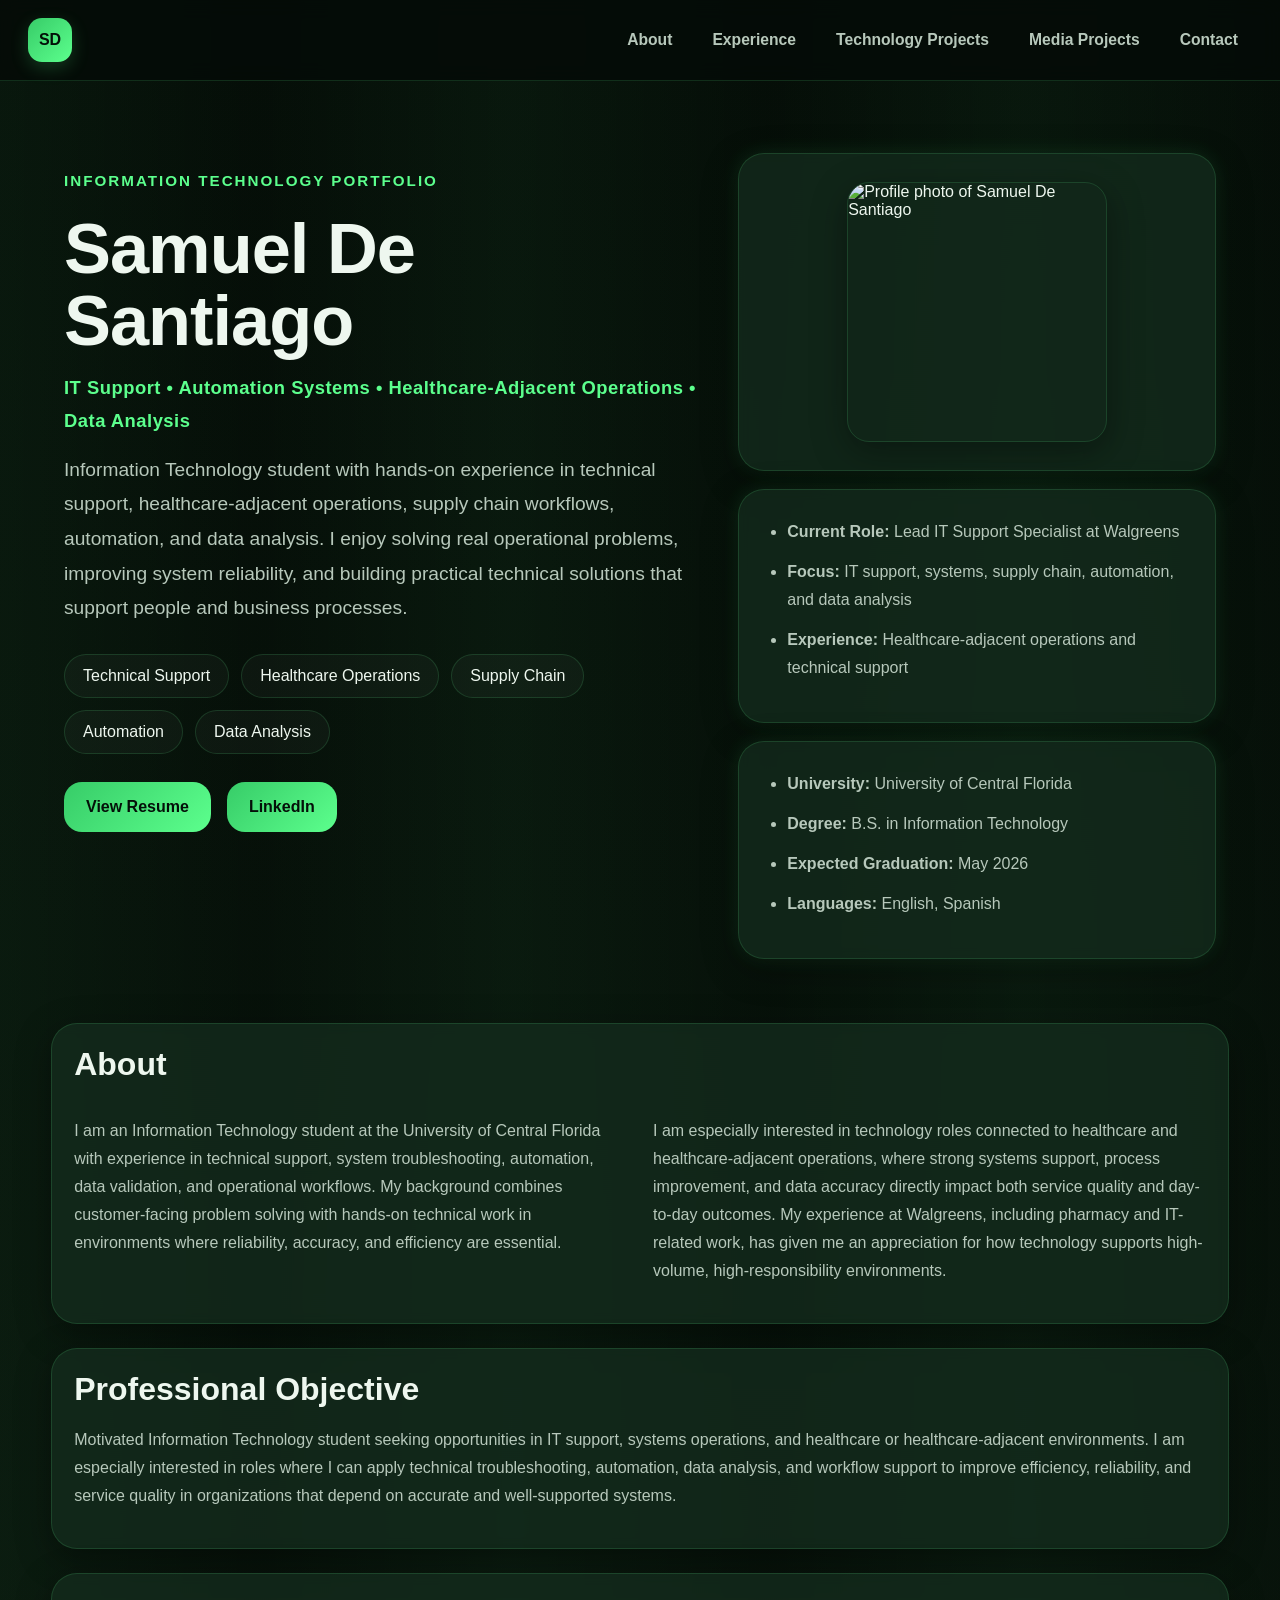
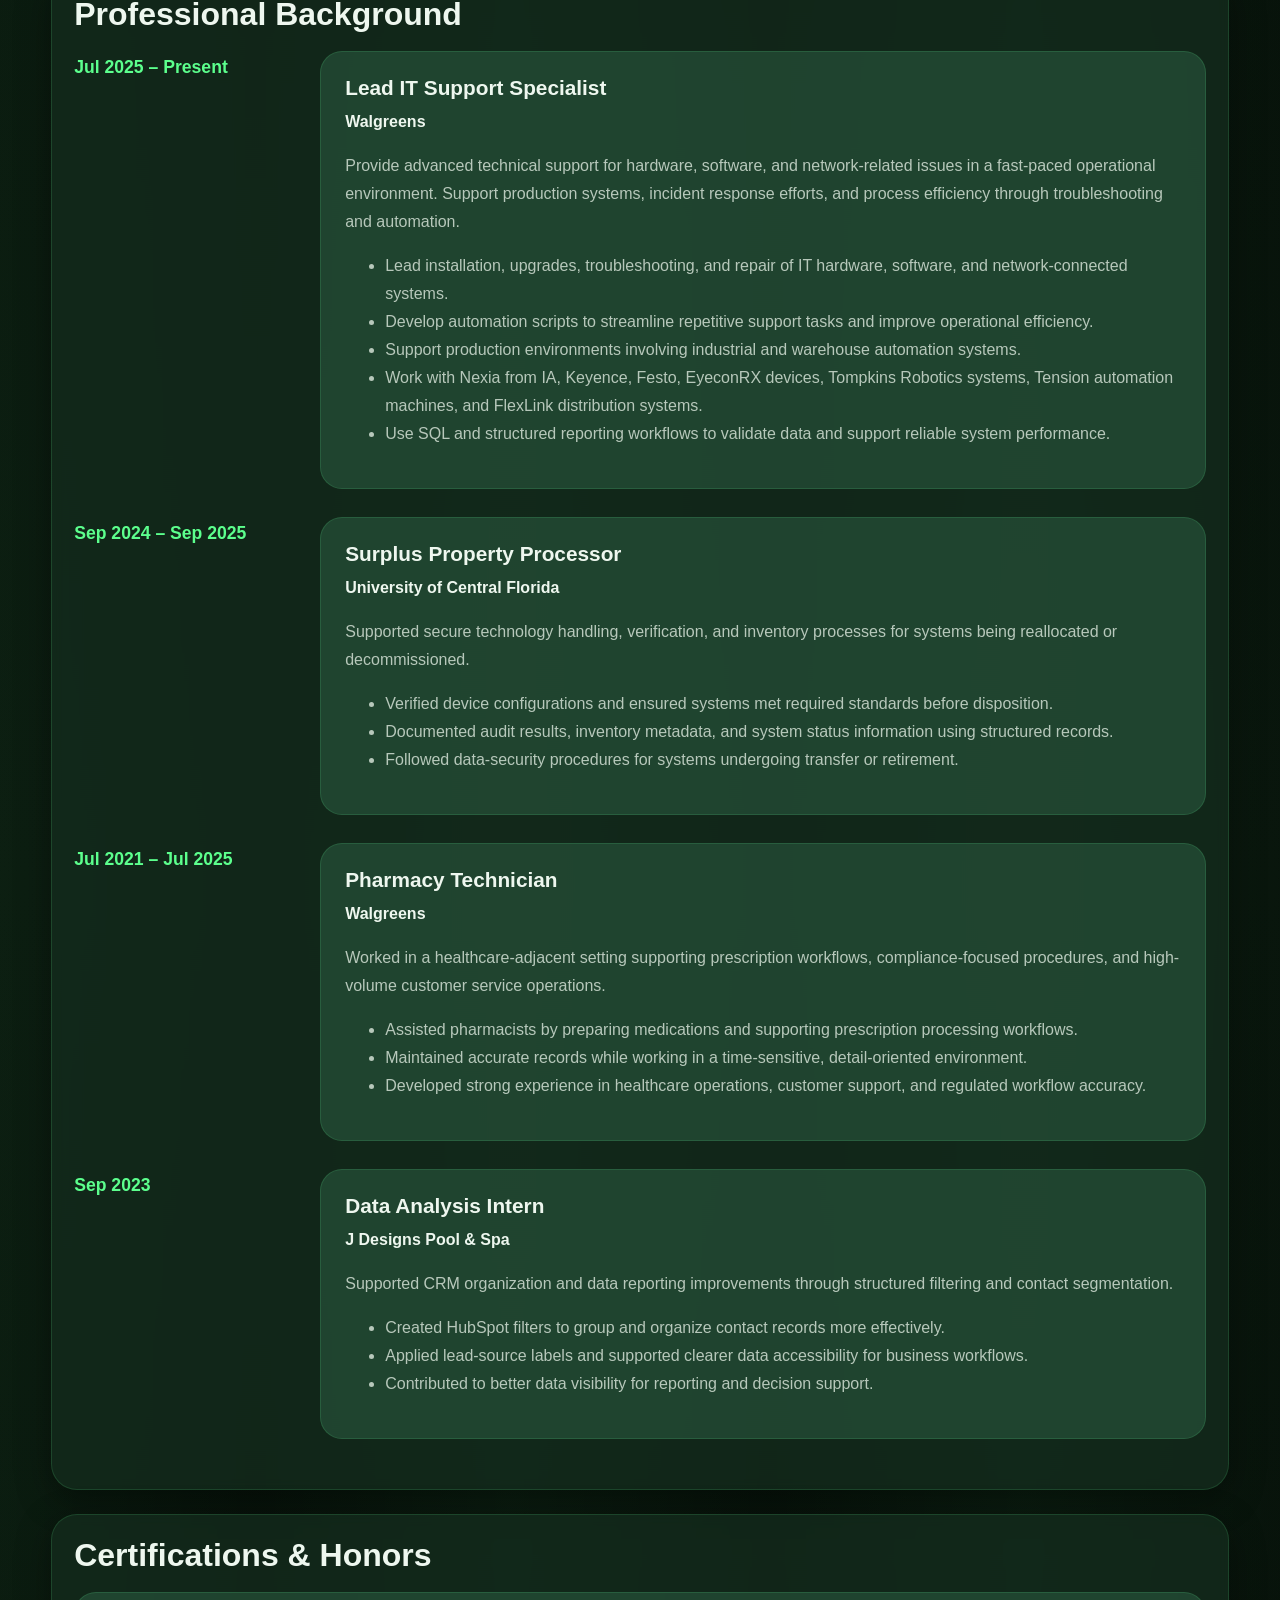
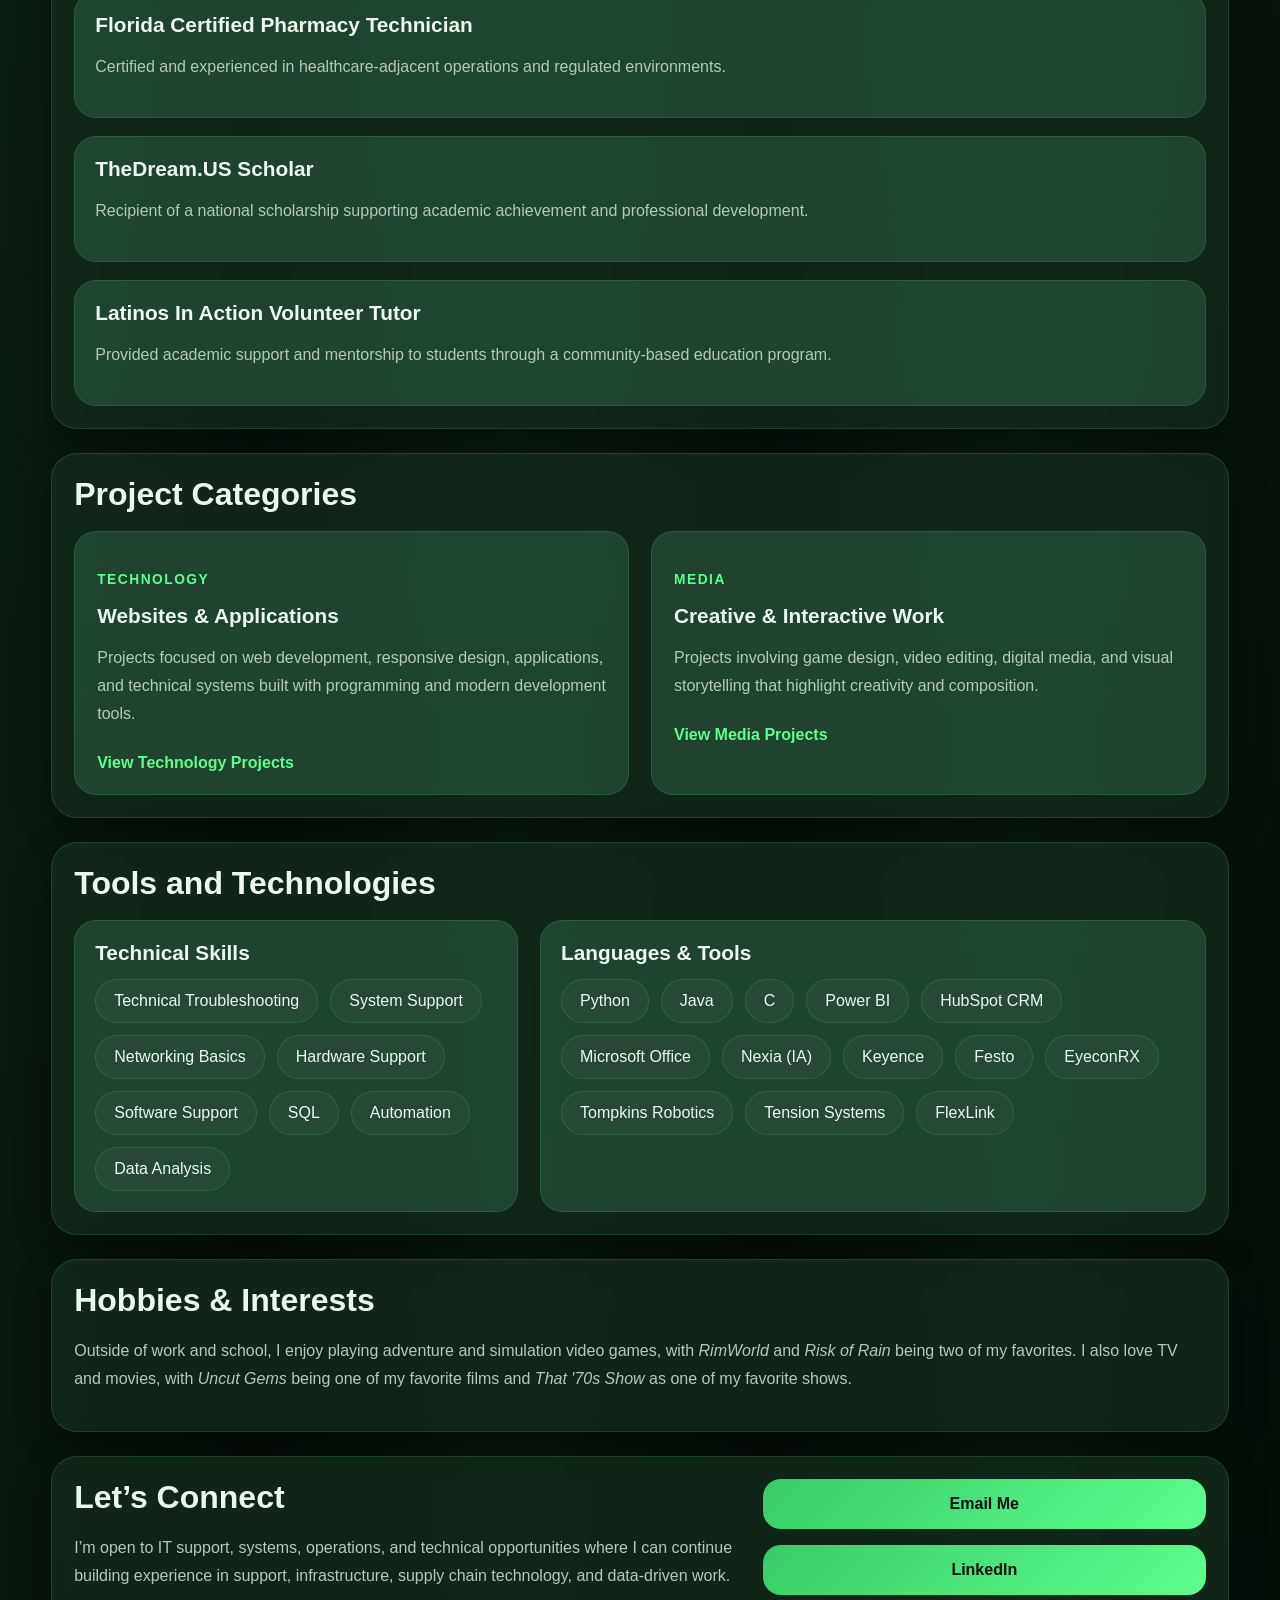
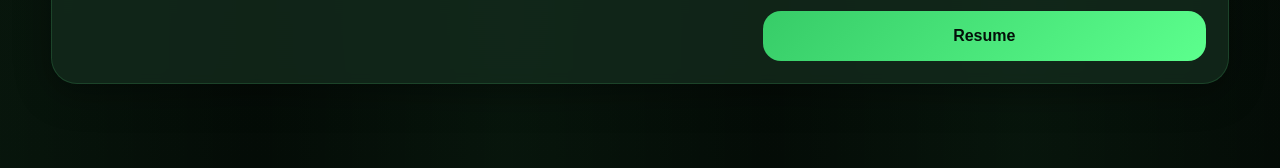
==== index.html @ f1061385 "Add files via upload" ====
<!DOCTYPE html>
<html lang="en">
<head>
    <meta charset="UTF-8">
    <title>Samuel De Santiago | Portfolio</title>
    <link rel="stylesheet" href="style.css">
    <meta name="viewport" content="width=device-width, initial-scale=1.0">
</head>

<body>

    <nav aria-label="Primary">
        <div class="nav-brand">SD</div>
        <div class="nav-links">
            <a href="index.html">About</a>
            <a href="#experience">Experience</a>
            <a href="technology-projects.html">Technology Projects</a>
            <a href="media-projects.html">Media Projects</a>
            <a href="#contact">Contact</a>
        </div>
    </nav>

    <header class="hero">
        <div class="hero-left">
            <p class="eyebrow">INFORMATION TECHNOLOGY PORTFOLIO</p>
            <h1>Samuel De Santiago</h1>
            <p class="hero-headline">
                IT Support • Automation Systems • Healthcare-Adjacent Operations • Data Analysis
            </p>
            <p class="hero-text">
                Information Technology student with hands-on experience in technical support,
                healthcare-adjacent operations, supply chain workflows, automation, and data analysis.
                I enjoy solving real operational problems, improving system reliability, and building
                practical technical solutions that support people and business processes.
            </p>

            <div class="hero-tags">
                <span>Technical Support</span>
                <span>Healthcare Operations</span>
                <span>Supply Chain</span>
                <span>Automation</span>
                <span>Data Analysis</span>
            </div>

            <div class="hero-buttons">
                <a href="files/Samuel_Resume.pdf" target="_blank" rel="noopener" class="btn-primary">View Resume</a>
                <a href="https://www.linkedin.com/in/samuel-de-santiago/" target="_blank" rel="noopener" class="btn-primary">LinkedIn</a>
            </div>
        </div>

        <aside class="hero-right">
            <div class="card-panel glow-card profile-card">
                <img src="media/prof_pic.jpg" alt="Profile photo of Samuel De Santiago" class="profile-photo lightbox-trigger">
            </div>

            <div class="card-panel glow-card">
                <ul class="snapshot-list">
                    <li><strong>Current Role:</strong> Lead IT Support Specialist at Walgreens</li>
                    <li><strong>Focus:</strong> IT support, systems, supply chain, automation, and data analysis</li>
                    <li><strong>Experience:</strong> Healthcare-adjacent operations and technical support</li>
                </ul>
            </div>

            <div class="card-panel glow-card">
                <ul class="snapshot-list">
                    <li><strong>University:</strong> University of Central Florida</li>
                    <li><strong>Degree:</strong> B.S. in Information Technology</li>
                    <li><strong>Expected Graduation:</strong> May 2026</li>
                    <li><strong>Languages:</strong> English, Spanish</li>
                </ul>
            </div>
        </aside>
    </header>

    <main>

        <section id="about" class="card fade-up">
            <h2>About</h2>
            <div class="two-column">
                <p>
                    I am an Information Technology student at the University of Central Florida with experience in
                    technical support, system troubleshooting, automation, data validation, and operational workflows.
                    My background combines customer-facing problem solving with hands-on technical work in environments
                    where reliability, accuracy, and efficiency are essential.
                </p>

                <p>
                    I am especially interested in technology roles connected to healthcare and healthcare-adjacent operations,
                    where strong systems support, process improvement, and data accuracy directly impact both service quality
                    and day-to-day outcomes. My experience at Walgreens, including pharmacy and IT-related work, has given me
                    an appreciation for how technology supports high-volume, high-responsibility environments.
                </p>
            </div>
        </section>

        <section class="card fade-up">
            <h2>Professional Objective</h2>
            <p>
                Motivated Information Technology student seeking opportunities in IT support, systems operations, and
                healthcare or healthcare-adjacent environments. I am especially interested in roles where I can apply
                technical troubleshooting, automation, data analysis, and workflow support to improve efficiency,
                reliability, and service quality in organizations that depend on accurate and well-supported systems.
            </p>
        </section>

        <section id="experience" class="card fade-up">
            <h2>Professional Background</h2>

            <div class="experience-item">
                <div class="experience-date">Jul 2025 – Present</div>
                <div class="experience-content">
                    <h3>Lead IT Support Specialist</h3>
                    <p class="job-location">Walgreens</p>
                    <p>
                        Provide advanced technical support for hardware, software, and network-related issues in a fast-paced operational environment.
                        Support production systems, incident response efforts, and process efficiency through troubleshooting and automation.
                    </p>
                    <ul>
                        <li>Lead installation, upgrades, troubleshooting, and repair of IT hardware, software, and network-connected systems.</li>
                        <li>Develop automation scripts to streamline repetitive support tasks and improve operational efficiency.</li>
                        <li>Support production environments involving industrial and warehouse automation systems.</li>
                        <li>Work with Nexia from IA, Keyence, Festo, EyeconRX devices, Tompkins Robotics systems, Tension automation machines, and FlexLink distribution systems.</li>
                        <li>Use SQL and structured reporting workflows to validate data and support reliable system performance.</li>
                    </ul>
                </div>
            </div>

            <div class="experience-item">
                <div class="experience-date">Sep 2024 – Sep 2025</div>
                <div class="experience-content">
                    <h3>Surplus Property Processor</h3>
                    <p class="job-location">University of Central Florida</p>
                    <p>
                        Supported secure technology handling, verification, and inventory processes for systems being reallocated or decommissioned.
                    </p>
                    <ul>
                        <li>Verified device configurations and ensured systems met required standards before disposition.</li>
                        <li>Documented audit results, inventory metadata, and system status information using structured records.</li>
                        <li>Followed data-security procedures for systems undergoing transfer or retirement.</li>
                    </ul>
                </div>
            </div>

            <div class="experience-item">
                <div class="experience-date">Jul 2021 – Jul 2025</div>
                <div class="experience-content">
                    <h3>Pharmacy Technician</h3>
                    <p class="job-location">Walgreens</p>
                    <p>
                        Worked in a healthcare-adjacent setting supporting prescription workflows, compliance-focused procedures,
                        and high-volume customer service operations.
                    </p>
                    <ul>
                        <li>Assisted pharmacists by preparing medications and supporting prescription processing workflows.</li>
                        <li>Maintained accurate records while working in a time-sensitive, detail-oriented environment.</li>
                        <li>Developed strong experience in healthcare operations, customer support, and regulated workflow accuracy.</li>
                    </ul>
                </div>
            </div>

            <div class="experience-item">
                <div class="experience-date">Sep 2023</div>
                <div class="experience-content">
                    <h3>Data Analysis Intern</h3>
                    <p class="job-location">J Designs Pool & Spa</p>
                    <p>
                        Supported CRM organization and data reporting improvements through structured filtering and contact segmentation.
                    </p>
                    <ul>
                        <li>Created HubSpot filters to group and organize contact records more effectively.</li>
                        <li>Applied lead-source labels and supported clearer data accessibility for business workflows.</li>
                        <li>Contributed to better data visibility for reporting and decision support.</li>
                    </ul>
                </div>
            </div>
        </section>

        <section class="card fade-up">
            <h2>Certifications & Honors</h2>
            <div class="education-list">
                <div class="education-item">
                    <h3>Florida Certified Pharmacy Technician</h3>
                    <p>Certified and experienced in healthcare-adjacent operations and regulated environments.</p>
                </div>

                <div class="education-item">
                    <h3>TheDream.US Scholar</h3>
                    <p>Recipient of a national scholarship supporting academic achievement and professional development.</p>
                </div>

                <div class="education-item">
                    <h3>Latinos In Action Volunteer Tutor</h3>
                    <p>Provided academic support and mentorship to students through a community-based education program.</p>
                </div>
            </div>
        </section>

        <section class="card fade-up">
            <h2>Project Categories</h2>
            <div class="grid">
                <article class="project">
                    <div class="project-body">
                        <p class="project-label">TECHNOLOGY</p>
                        <h3>Websites & Applications</h3>
                        <p>
                            Projects focused on web development, responsive design, applications,
                            and technical systems built with programming and modern development tools.
                        </p>
                        <a href="technology-projects.html" class="text-link">View Technology Projects</a>
                    </div>
                </article>

                <article class="project">
                    <div class="project-body">
                        <p class="project-label">MEDIA</p>
                        <h3>Creative & Interactive Work</h3>
                        <p>
                            Projects involving game design, video editing, digital media, and visual storytelling
                            that highlight creativity and composition.
                        </p>
                        <a href="media-projects.html" class="text-link">View Media Projects</a>
                    </div>
                </article>
            </div>
        </section>

        <section id="skills" class="card fade-up">
            <h2>Tools and Technologies</h2>

            <div class="skill-groups">
                <div class="skill-box">
                    <h3>Technical Skills</h3>
                    <div class="pill-group">
                        <span>Technical Troubleshooting</span>
                        <span>System Support</span>
                        <span>Networking Basics</span>
                        <span>Hardware Support</span>
                        <span>Software Support</span>
                        <span>SQL</span>
                        <span>Automation</span>
                        <span>Data Analysis</span>
                    </div>
                </div>

                <div class="skill-box">
                    <h3>Languages & Tools</h3>
                    <div class="pill-group">
                        <span>Python</span>
                        <span>Java</span>
                        <span>C</span>
                        <span>Power BI</span>
                        <span>HubSpot CRM</span>
                        <span>Microsoft Office</span>
                        <span>Nexia (IA)</span>
                        <span>Keyence</span>
                        <span>Festo</span>
                        <span>EyeconRX</span>
                        <span>Tompkins Robotics</span>
                        <span>Tension Systems</span>
                        <span>FlexLink</span>
                    </div>
                </div>
            </div>
        </section>

        <section class="card fade-up">
            <h2>Hobbies & Interests</h2>
            <p>
                Outside of work and school, I enjoy playing adventure and simulation video games,
                with <em>RimWorld</em> and <em>Risk of Rain</em> being two of my favorites.
                I also love TV and movies, with <em>Uncut Gems</em> being one of my favorite films
                and <em>That '70s Show</em> as one of my favorite shows.
            </p>
        </section>

        <section id="contact" class="card contact-section fade-up">
            <div class="contact-left">
                <h2>Let’s Connect</h2>
                <p>
                    I’m open to IT support, systems, operations, and technical opportunities where I can continue building experience
                    in support, infrastructure, supply chain technology, and data-driven work.
                </p>
            </div>

            <div class="contact-right">
                <a href="mailto:samueljosedesantiago@gmail.com" class="btn-primary">Email Me</a>
                <a href="https://www.linkedin.com/in/samuel-de-santiago/" target="_blank" rel="noopener" class="btn-primary">LinkedIn</a>
                <a href="files/Samuel_Resume.pdf" target="_blank" rel="noopener" class="btn-primary">Resume</a>
            </div>
        </section>

    </main>

    <div id="lightbox" class="lightbox">
        <span class="lightbox-close">&times;</span>
        <img id="lightbox-img" src="" alt="Expanded view">
    </div>

    <script>
    document.addEventListener("DOMContentLoaded", function () {
        const items = document.querySelectorAll(".fade-up");

        const observer = new IntersectionObserver((entries) => {
            entries.forEach((entry) => {
                if (entry.isIntersecting) {
                    entry.target.classList.add("in-view");
                }
            });
        }, {
            threshold: 0.12
        });

        items.forEach((item) => observer.observe(item));

        const lightbox = document.getElementById("lightbox");
        const lightboxImg = document.getElementById("lightbox-img");
        const closeBtn = document.querySelector(".lightbox-close");
        const clickableImages = document.querySelectorAll(".lightbox-trigger");

        clickableImages.forEach((img) => {
            img.addEventListener("click", function () {
                lightboxImg.src = this.src;
                lightboxImg.alt = this.alt;
                lightbox.classList.add("open");
            });
        });

        closeBtn.addEventListener("click", function () {
            lightbox.classList.remove("open");
        });

        lightbox.addEventListener("click", function (e) {
            if (e.target === lightbox) {
                lightbox.classList.remove("open");
            }
        });

        document.addEventListener("keydown", function (e) {
            if (e.key === "Escape") {
                lightbox.classList.remove("open");
            }
        });
    });
    </script>

</body>
</html>
---- style.css ----
* {
    box-sizing: border-box;
    scroll-behavior: smooth;
}

:root {
    --bg-main: #06110a;
    --bg-secondary: #0b1b10;
    --card-bg: rgba(20, 45, 30, 0.75);
    --card-bg-2: rgba(30, 65, 45, 0.85);
    --border: rgba(99, 255, 152, 0.14);
    --text-main: #eef7ef;
    --text-soft: #b7c8bb;
    --accent: #5cff8d;
    --accent-dark: #37cc68;
    --shadow: 0 10px 35px rgba(0, 0, 0, 0.35);
    --glow: 0 0 20px rgba(92, 255, 141, 0.12);
}

body {
    margin: 0;
    font-family: Arial, Helvetica, sans-serif;
    color: var(--text-main);
    background:
        linear-gradient(90deg, rgba(92, 255, 141, 0.05) 0%, rgba(92, 255, 141, 0.01) 20%, rgba(92, 255, 141, 0.05) 40%, rgba(92, 255, 141, 0.01) 60%, rgba(92, 255, 141, 0.05) 80%, rgba(92, 255, 141, 0.01) 100%),
        linear-gradient(180deg, #040b06 0%, #08130b 50%, #030905 100%);
}

a {
    color: var(--accent);
    text-decoration: none;
}

a:hover {
    color: #8dffb0;
}

nav[aria-label="Primary"] {
    position: sticky;
    top: 0;
    z-index: 100;
    display: flex;
    justify-content: space-between;
    align-items: center;
    gap: 18px;
    padding: 18px 28px;
    background: rgba(5, 12, 7, 0.88);
    backdrop-filter: blur(10px);
    border-bottom: 1px solid var(--border);
}

.nav-brand {
    width: 44px;
    height: 44px;
    border-radius: 14px;
    display: flex;
    align-items: center;
    justify-content: center;
    background: linear-gradient(135deg, var(--accent-dark), var(--accent));
    color: #031008;
    font-weight: 800;
    box-shadow: 0 6px 18px rgba(92, 255, 141, 0.18);
}

.nav-links {
    display: flex;
    gap: 12px;
    flex-wrap: wrap;
}

nav[aria-label="Primary"] a {
    color: var(--text-soft);
    text-decoration: none;
    font-weight: bold;
    font-size: 0.98rem;
    padding: 10px 14px;
    border-radius: 999px;
    transition: 0.25s ease;
}

nav[aria-label="Primary"] a:hover {
    color: var(--text-main);
    background: rgba(92, 255, 141, 0.08);
    box-shadow: inset 0 0 0 1px var(--border), 0 0 14px rgba(92, 255, 141, 0.08);
}

.hero {
    max-width: 1200px;
    margin: 0 auto;
    padding: 72px 24px 40px 24px;
    display: grid;
    grid-template-columns: 1.15fr 0.85fr;
    gap: 28px;
    align-items: start;
}

.hero-left h1 {
    margin: 0 0 16px 0;
    font-size: 4.4rem;
    line-height: 1.02;
    letter-spacing: -1px;
}

.hero-right {
    display: flex;
    flex-direction: column;
    gap: 18px;
}

.eyebrow {
    color: var(--accent);
    font-weight: 700;
    letter-spacing: 2px;
    text-transform: uppercase;
    margin-bottom: 18px;
    font-size: 0.95rem;
}

.hero-headline {
    color: var(--accent);
    font-weight: 700;
    font-size: 1.15rem;
    margin: 0 0 16px 0;
    letter-spacing: 0.5px;
}

.hero-text {
    max-width: 760px;
    color: var(--text-soft);
    font-size: 1.2rem;
    line-height: 1.8;
    margin: 0;
}

.hero-tags {
    display: flex;
    flex-wrap: wrap;
    gap: 12px;
    margin-top: 28px;
    margin-bottom: 28px;
}

.hero-tags span,
.pill-group span {
    padding: 12px 18px;
    border-radius: 999px;
    border: 1px solid var(--border);
    background: rgba(255,255,255,0.03);
    color: var(--text-main);
    transition: 0.25s ease;
}

.hero-tags span:hover,
.pill-group span:hover {
    box-shadow: var(--glow);
    transform: translateY(-2px);
}

.hero-buttons {
    display: flex;
    gap: 16px;
    flex-wrap: wrap;
    margin-top: 10px;
}

.btn-primary {
    display: inline-block;
    padding: 16px 22px;
    border-radius: 18px;
    background: linear-gradient(135deg, var(--accent-dark), var(--accent));
    color: #041009;
    font-weight: 700;
    text-decoration: none;
    transition: transform 0.25s ease, box-shadow 0.25s ease, background 0.25s ease;
}

.btn-primary:hover {
    transform: translateY(-2px);
    box-shadow: 0 8px 22px rgba(92, 255, 141, 0.22);
    color: #041009;
}

.card,
.card-panel {
    background: var(--card-bg);
    border: 1px solid var(--border);
    border-radius: 26px;
    box-shadow: var(--shadow);
    backdrop-filter: blur(6px);
    transition: transform 0.3s ease, box-shadow 0.3s ease, border-color 0.3s ease, opacity 0.7s ease, filter 0.7s ease;
}

.card:hover,
.card-panel:hover {
    transform: translateY(-4px);
    box-shadow: var(--shadow), var(--glow);
    border-color: rgba(92, 255, 141, 0.24);
}

.card {
    width: min(1200px, 92%);
    margin: 24px auto;
    padding: 22px;
}

.card-panel {
    padding: 28px;
}

.glow-card {
    box-shadow: var(--shadow), var(--glow);
}

.profile-card {
    display: flex;
    align-items: center;
    justify-content: center;
    min-height: 250px;
    overflow: hidden;
}

.profile-photo {
    width: 100%;
    max-width: 260px;
    aspect-ratio: 1 / 1;
    object-fit: cover;
    border-radius: 22px;
    border: 1px solid var(--border);
    box-shadow: var(--shadow);
    display: block;
}

.lightbox-trigger {
    cursor: zoom-in;
}

main {
    padding-bottom: 60px;
}

h2 {
    margin-top: 0;
    margin-bottom: 18px;
    font-size: 2rem;
    color: var(--text-main);
}

h3 {
    margin-top: 0;
    margin-bottom: 10px;
    font-size: 1.3rem;
    color: var(--text-main);
}

p, li {
    color: var(--text-soft);
    line-height: 1.75;
    font-size: 1rem;
}

.snapshot-list {
    padding-left: 20px;
    margin: 0;
}

.snapshot-list li {
    margin-bottom: 12px;
}

.two-column {
    display: grid;
    grid-template-columns: 1fr 1fr;
    gap: 26px;
}

.experience-item {
    display: grid;
    grid-template-columns: 220px 1fr;
    gap: 26px;
    margin-bottom: 28px;
    align-items: start;
}

.experience-date {
    color: var(--accent);
    font-weight: 700;
    font-size: 1.1rem;
    padding-top: 6px;
}

.experience-content {
    padding: 24px;
    border-radius: 22px;
    background: rgba(40, 85, 60, 0.65);
    border: 1px solid var(--border);
}

.job-location {
    color: var(--text-main);
    font-weight: 700;
    margin-top: -2px;
}

.grid {
    display: grid;
    grid-template-columns: repeat(2, minmax(260px, 1fr));
    gap: 22px;
}

.project {
    padding: 0;
    border-radius: 22px;
    background: rgba(40, 85, 60, 0.65);
    border: 1px solid var(--border);
    transition: transform 0.25s ease, border-color 0.25s ease, box-shadow 0.25s ease;
    overflow: hidden;
}

.project:hover {
    transform: translateY(-6px);
    border-color: rgba(92, 255, 141, 0.26);
    box-shadow: 0 12px 28px rgba(0, 0, 0, 0.28), var(--glow);
}

.project-body {
    padding: 22px;
}

.project-label {
    color: var(--accent);
    font-weight: 700;
    letter-spacing: 1.5px;
    text-transform: uppercase;
    font-size: 0.86rem;
    margin-bottom: 12px;
}

.text-link {
    display: inline-block;
    margin-top: 10px;
    font-weight: 700;
}

.skill-groups {
    display: grid;
    grid-template-columns: 1fr 1.5fr;
    gap: 22px;
}

.skill-box,
.education-item,
.project-info-box {
    padding: 20px;
    border-radius: 22px;
    background: rgba(40, 85, 60, 0.65);
    border: 1px solid var(--border);
}

.pill-group {
    display: flex;
    flex-wrap: wrap;
    gap: 12px;
    margin-top: 14px;
}

.education-list {
    display: grid;
    gap: 18px;
}

.contact-section {
    display: grid;
    grid-template-columns: 1.2fr 0.8fr;
    gap: 24px;
    align-items: start;
}

.contact-right {
    display: flex;
    flex-direction: column;
    gap: 16px;
}

.contact-right a {
    width: 100%;
    text-align: center;
}

.project-page {
    max-width: 1100px;
    margin: 0 auto;
    padding: 40px 20px 60px 20px;
}

.project-page h1 {
    font-size: 3rem;
    margin-bottom: 14px;
}

.project-page .hero-text {
    margin-bottom: 28px;
}

.project-hero-image {
    width: 100%;
    border-radius: 22px;
    margin: 18px 0 28px 0;
    border: 1px solid var(--border);
    box-shadow: var(--shadow);
    display: block;
}

.project-gallery {
    display: grid;
    grid-template-columns: 1fr 1fr;
    gap: 18px;
    margin: 20px 0 28px 0;
}

.project-gallery img {
    width: 100%;
    border-radius: 18px;
    border: 1px solid var(--border);
    box-shadow: var(--shadow);
    display: block;
}

.project-info-box {
    margin-top: 20px;
}

.project-section {
    margin-top: 42px;
}

.project-info-box ul {
    padding-left: 20px;
}

.fade-up {
    opacity: 0;
    transform: translateY(28px);
    filter: blur(4px);
}

.fade-up.in-view {
    opacity: 1;
    transform: translateY(0);
    filter: blur(0);
}

.lightbox {
    position: fixed;
    inset: 0;
    background: rgba(0, 0, 0, 0.85);
    display: none;
    align-items: center;
    justify-content: center;
    padding: 30px;
    z-index: 1000;
}

.lightbox.open {
    display: flex;
}

.lightbox img {
    max-width: 95vw;
    max-height: 90vh;
    border-radius: 18px;
    border: 1px solid var(--border);
    box-shadow: 0 0 30px rgba(92, 255, 141, 0.15);
}

.lightbox-close {
    position: absolute;
    top: 20px;
    right: 28px;
    font-size: 2.2rem;
    color: white;
    cursor: pointer;
    line-height: 1;
}

@media (max-width: 950px) {
    .hero,
    .two-column,
    .experience-item,
    .skill-groups,
    .contact-section,
    .project-gallery {
        grid-template-columns: 1fr;
    }

    .hero {
        padding: 56px 20px 24px 20px;
    }

    .hero-left h1 {
        font-size: 3rem;
    }

    .grid {
        grid-template-columns: 1fr;
    }

    .experience-date {
        padding-top: 0;
    }

    .profile-card {
        min-height: auto;
    }

    .profile-photo {
        max-width: 220px;
    }
}

@media (max-width: 412px) {
    nav[aria-label="Primary"] {
        padding: 14px 16px;
    }

    .nav-brand {
        width: 40px;
        height: 40px;
        font-size: 0.9rem;
    }

    .hero-left h1 {
        font-size: 2.3rem;
    }

    .hero-headline {
        font-size: 1rem;
    }

    .hero-text {
        font-size: 1rem;
        line-height: 1.6;
    }

    .card,
    .card-panel {
        width: 95%;
        padding: 22px 18px;
        border-radius: 20px;
    }

    h2 {
        font-size: 1.55rem;
    }

    .hero-buttons a,
    .contact-right a {
        width: 100%;
        text-align: center;
    }

    .project-gallery {
        grid-template-columns: 1fr;
    }

    .lightbox {
        padding: 16px;
    }

    .lightbox-close {
        top: 12px;
        right: 18px;
    }
}
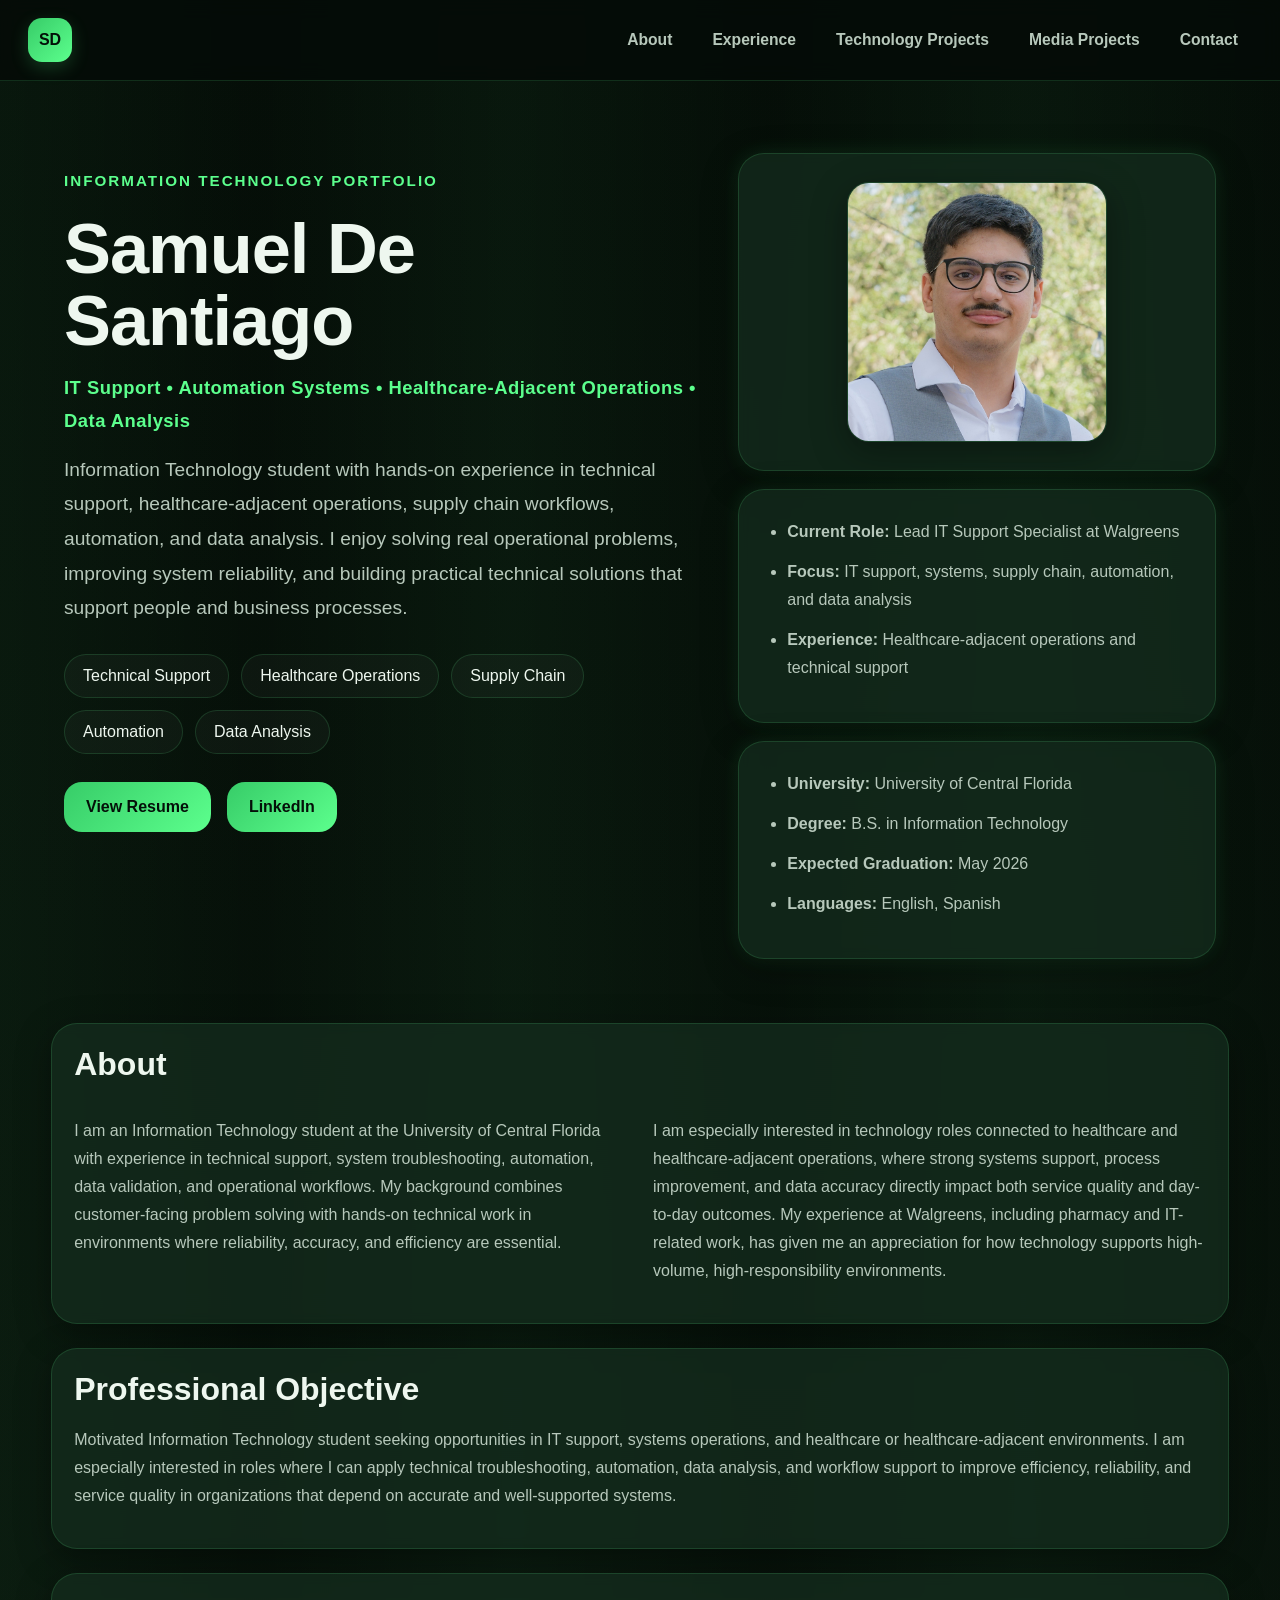
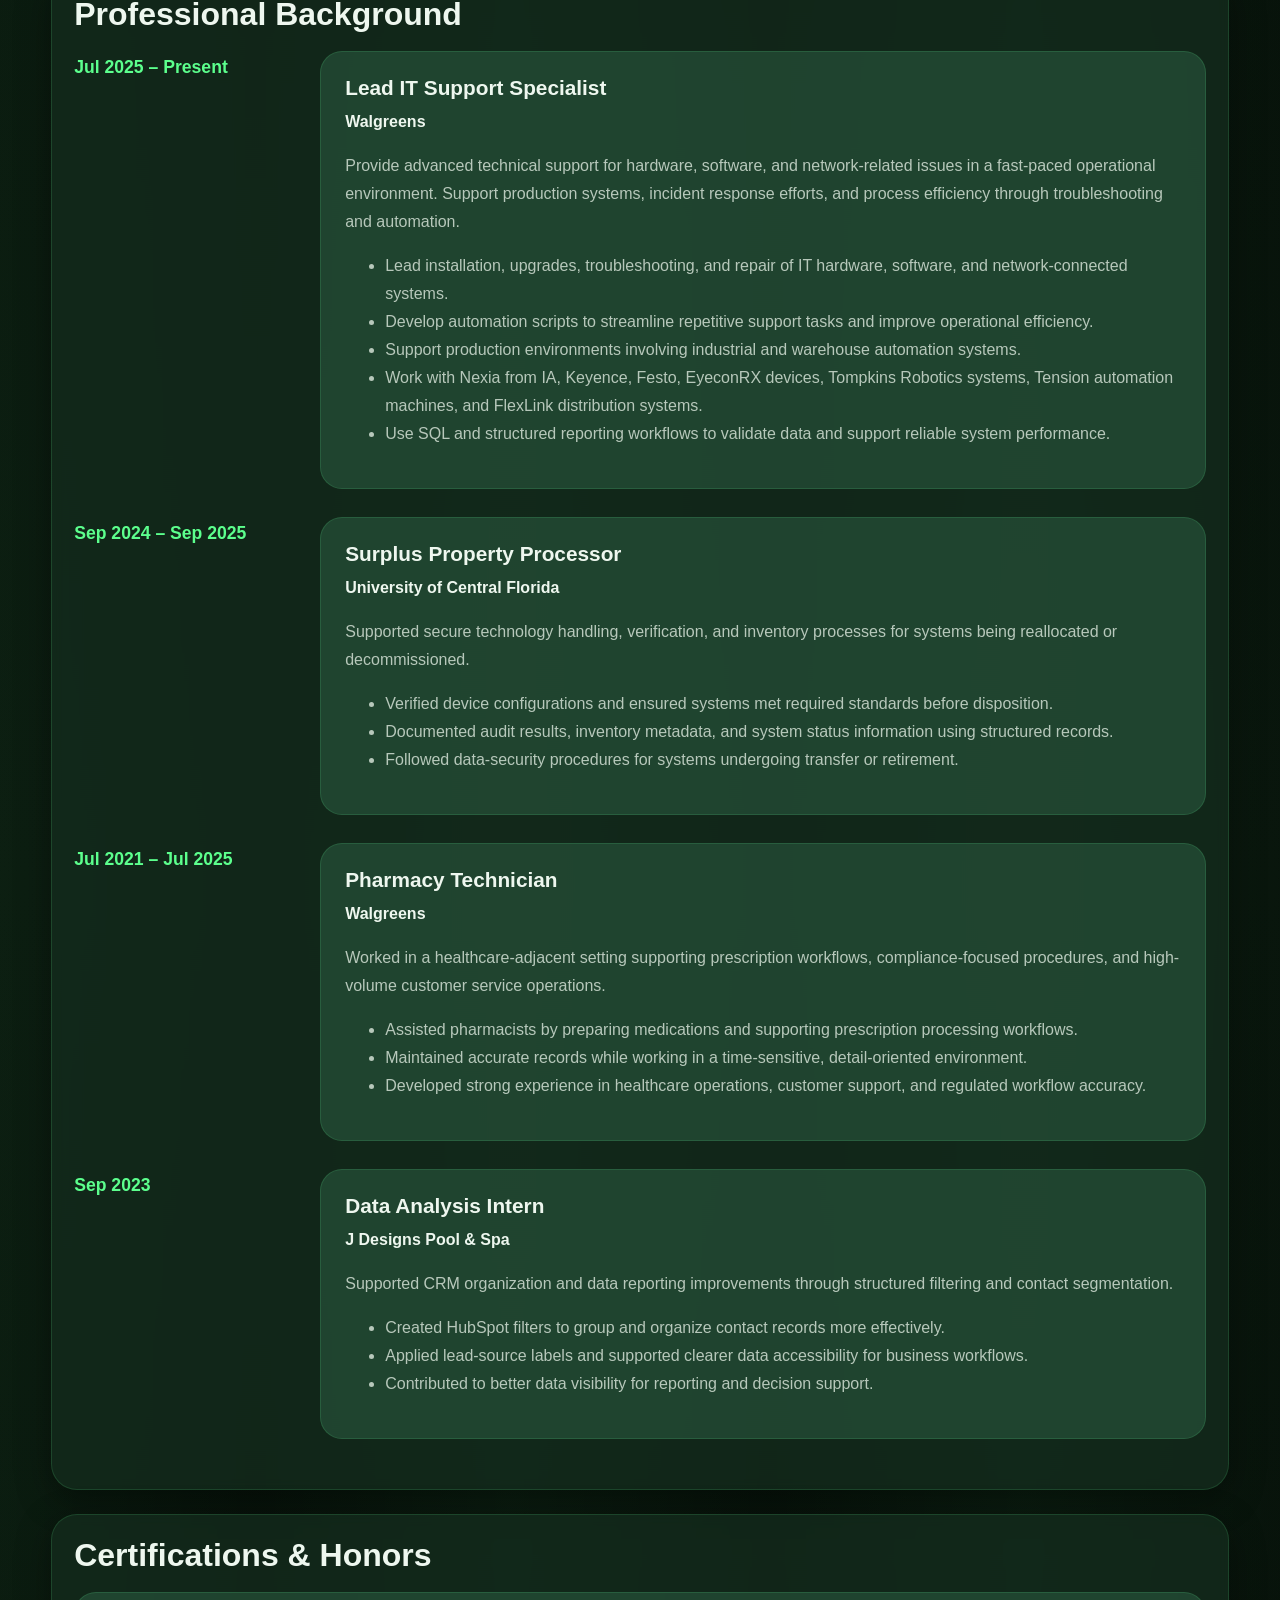
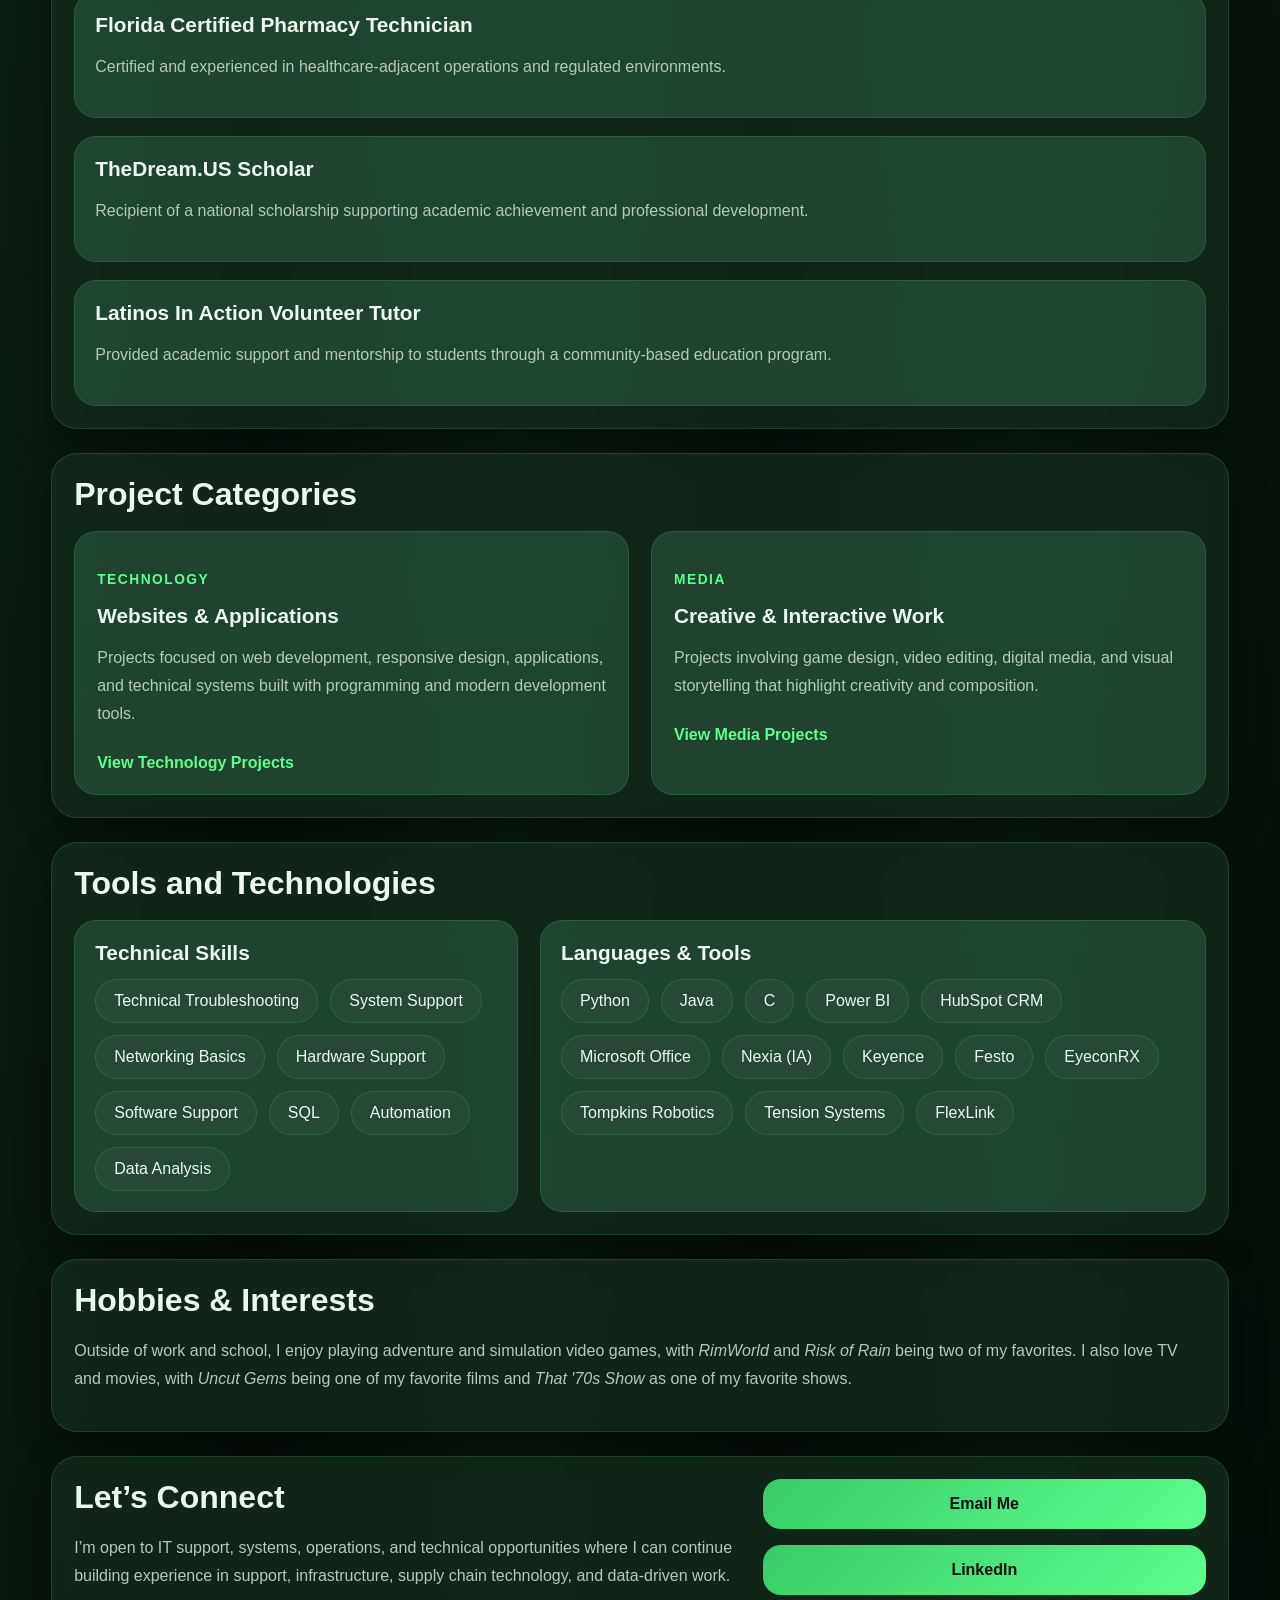
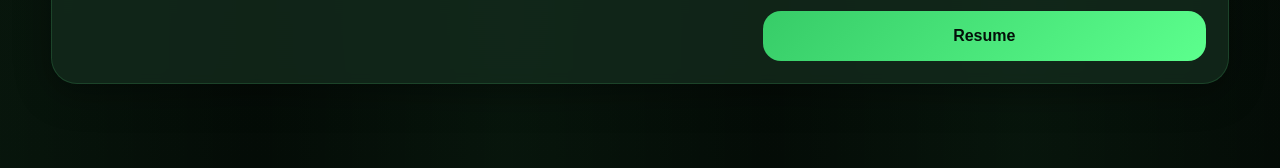
==== commit 07aad36f: "Update index.html" ====
--- a/index.html
+++ b/index.html
@@ -43,14 +43,14 @@
             </div>
 
             <div class="hero-buttons">
-                <a href="files/Samuel_Resume.pdf" target="_blank" rel="noopener" class="btn-primary">View Resume</a>
+                <a href="Samuel_Resume.pdf" target="_blank" rel="noopener" class="btn-primary">View Resume</a>
                 <a href="https://www.linkedin.com/in/samuel-de-santiago/" target="_blank" rel="noopener" class="btn-primary">LinkedIn</a>
             </div>
         </div>
 
         <aside class="hero-right">
             <div class="card-panel glow-card profile-card">
-                <img src="media/prof_pic.jpg" alt="Profile photo of Samuel De Santiago" class="profile-photo lightbox-trigger">
+                <img src="prof_pic.jpg" alt="Profile photo of Samuel De Santiago" class="profile-photo lightbox-trigger">
             </div>
 
             <div class="card-panel glow-card">
@@ -344,4 +344,4 @@
     </script>
 
 </body>
-</html>+</html>
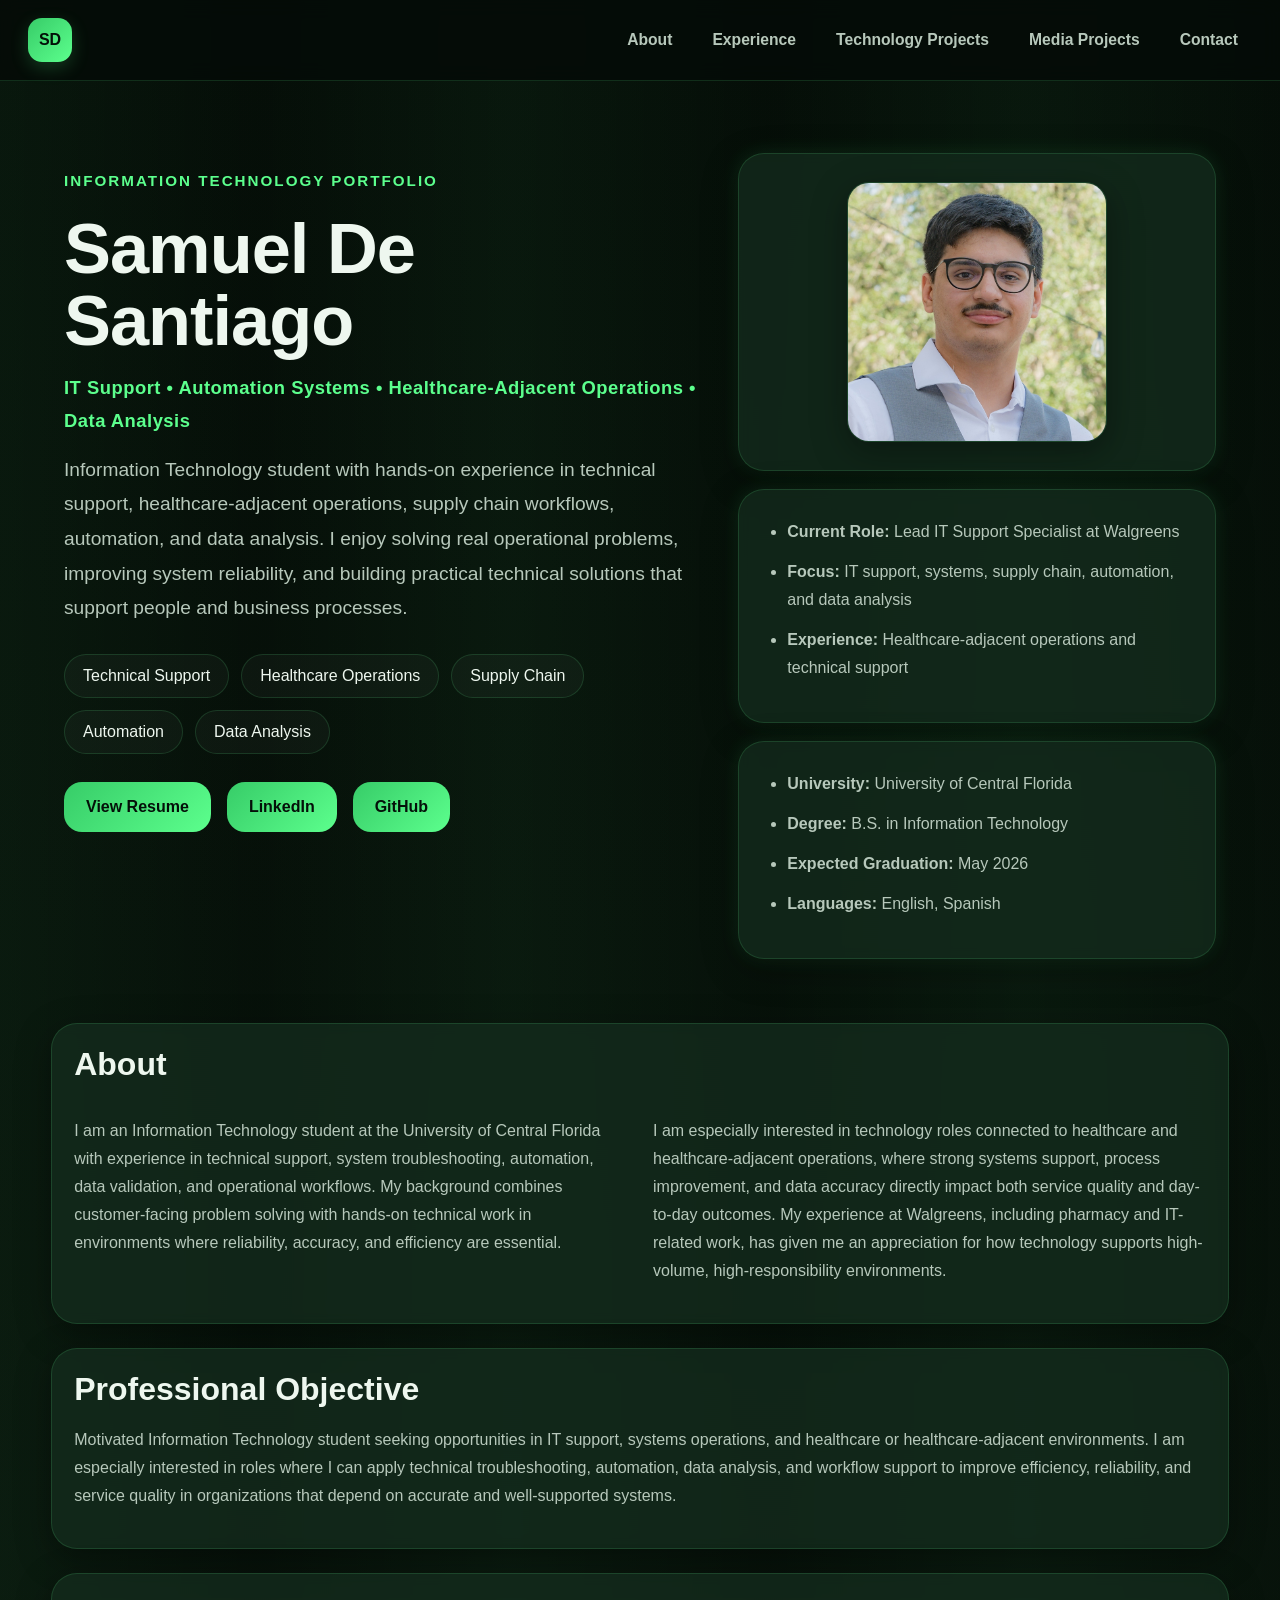
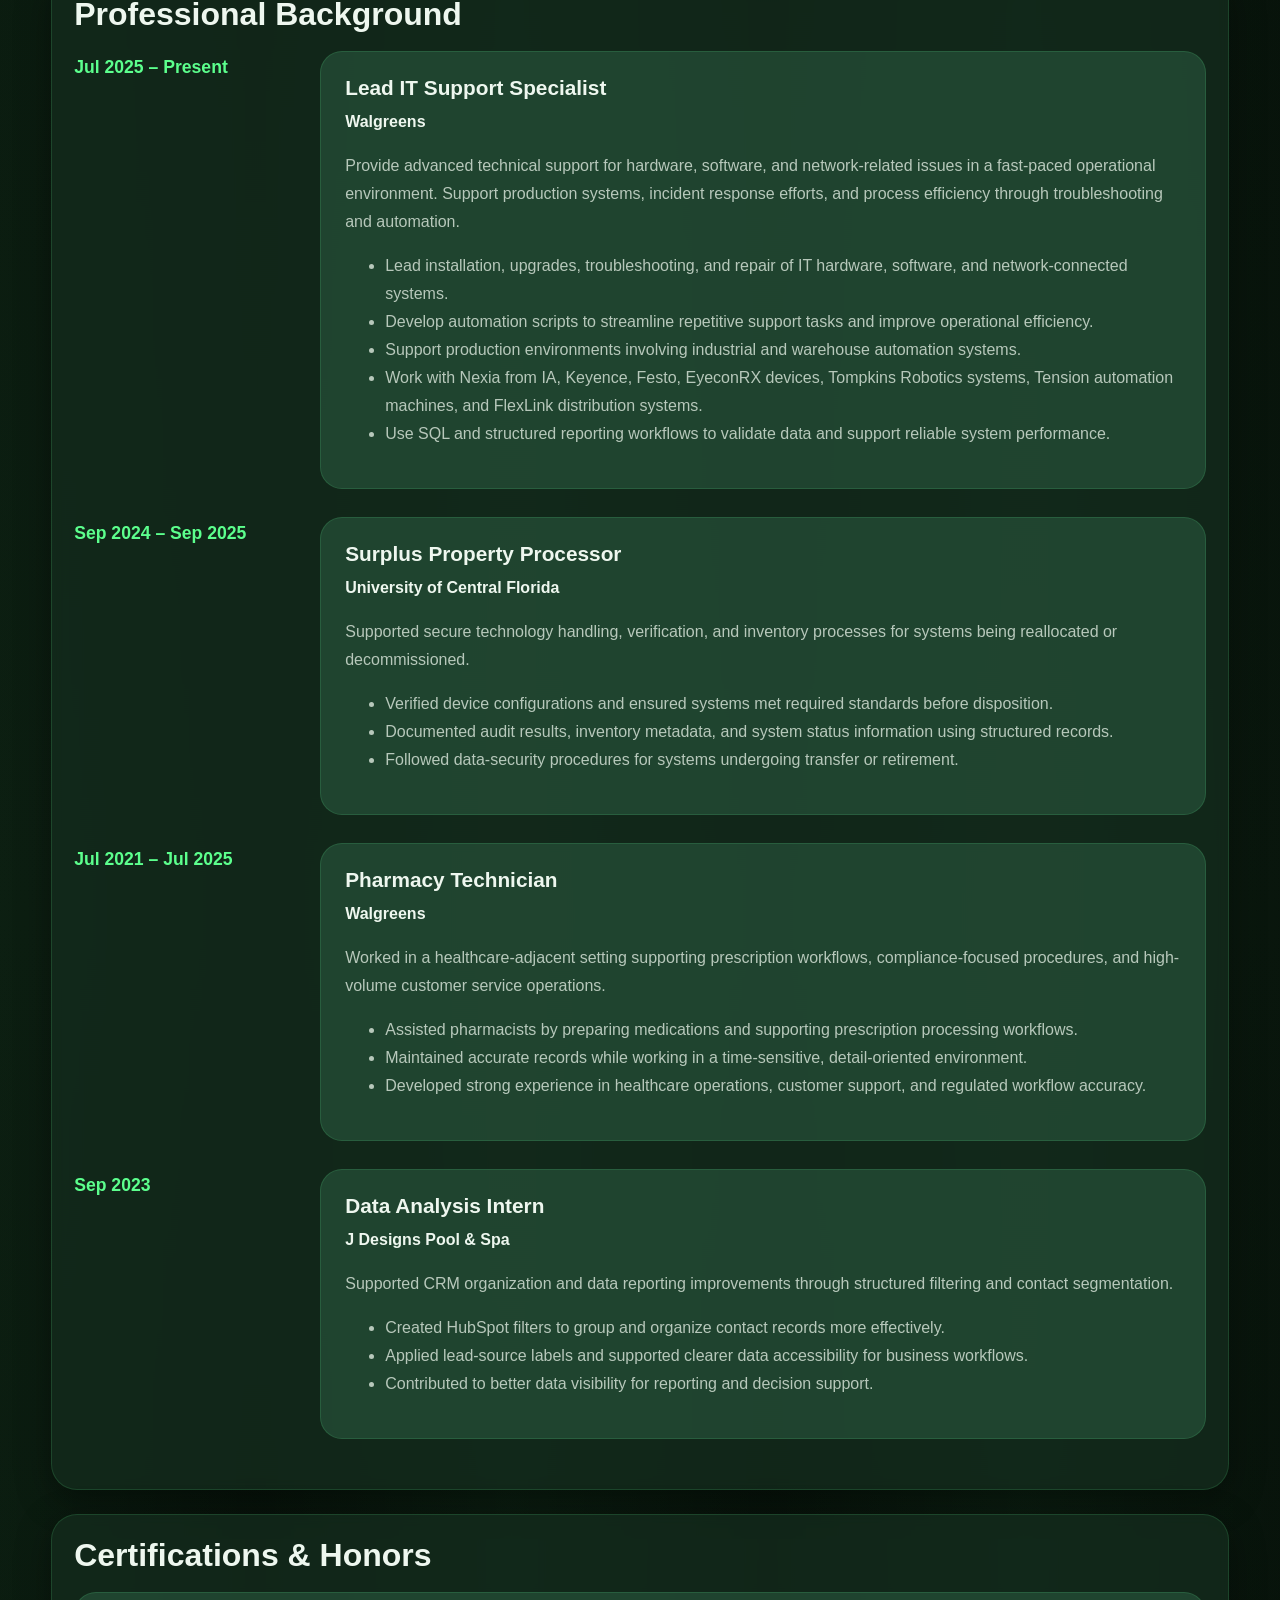
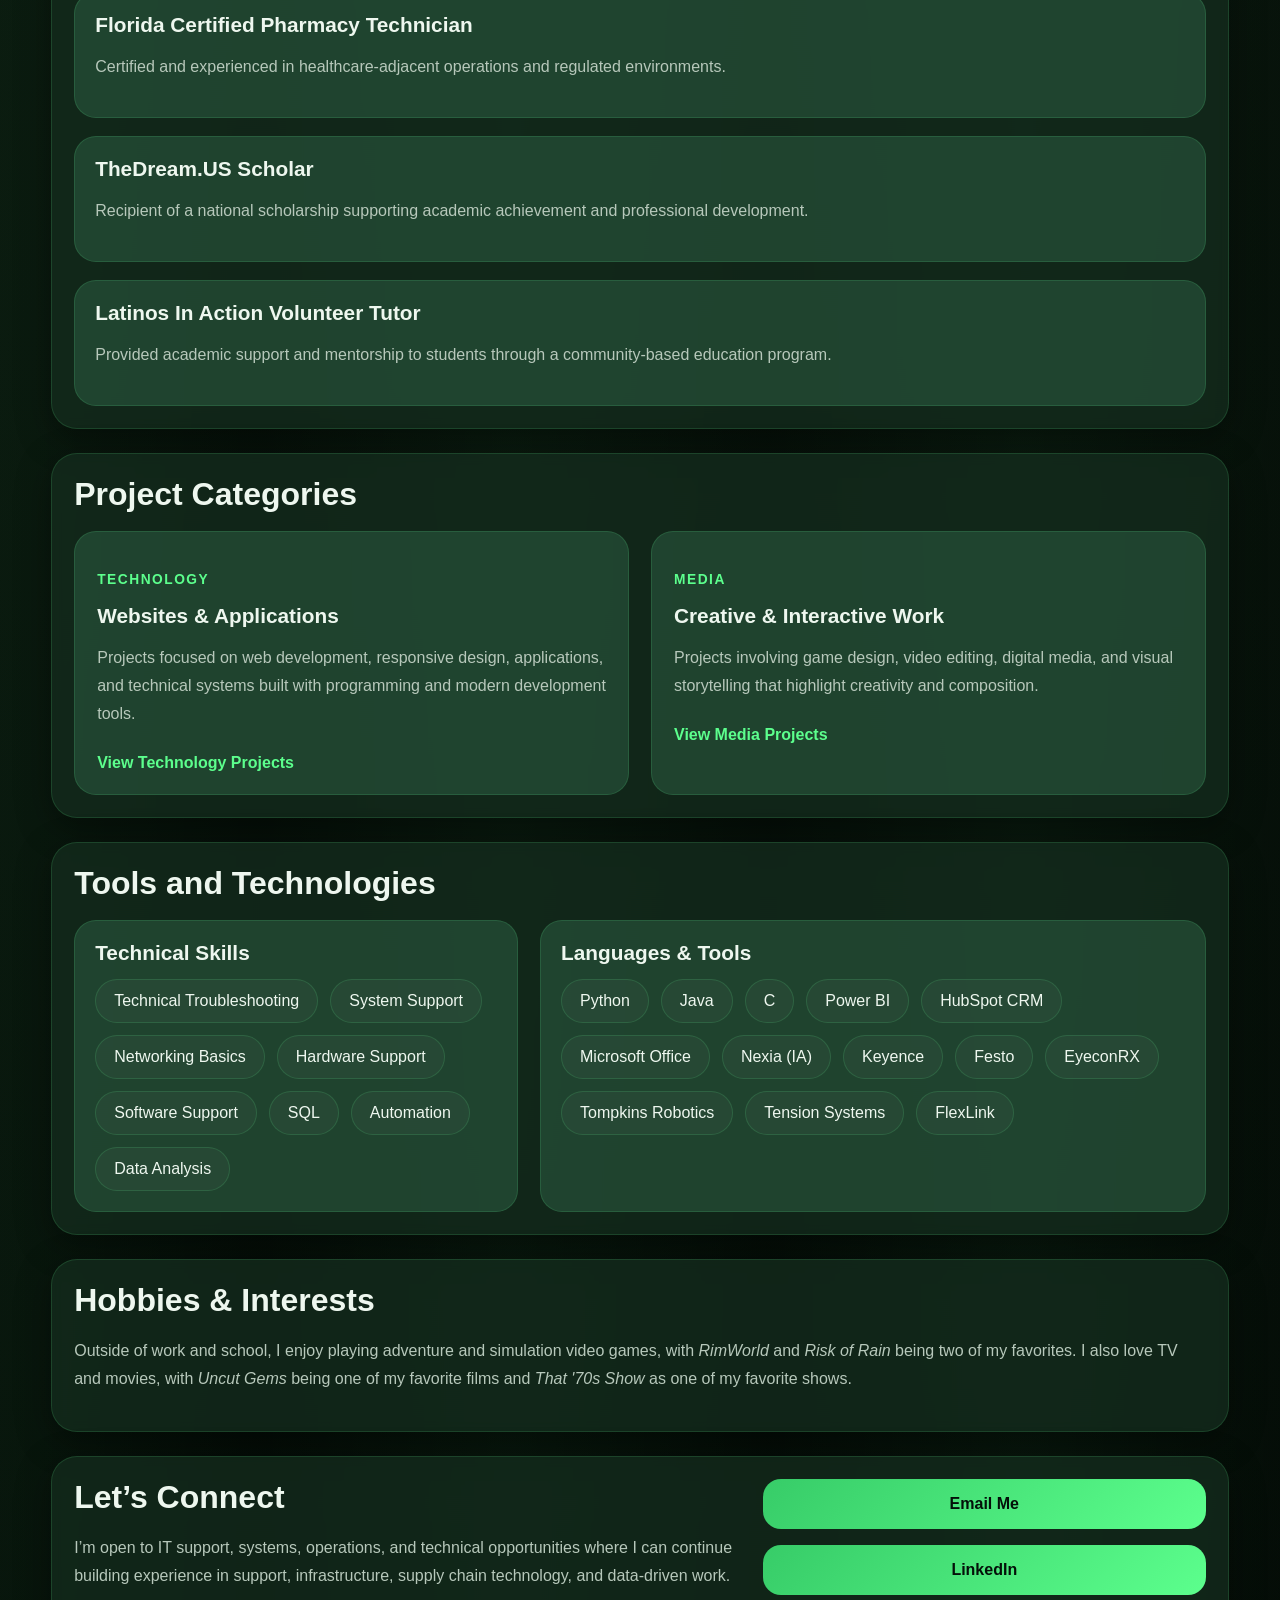
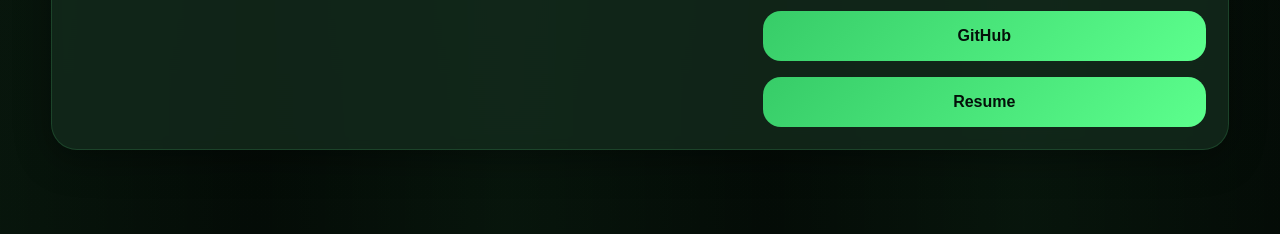
==== commit a68211b0: "Update index.html added my github page to it" ====
--- a/index.html
+++ b/index.html
@@ -45,6 +45,7 @@
             <div class="hero-buttons">
                 <a href="Samuel_Resume.pdf" target="_blank" rel="noopener" class="btn-primary">View Resume</a>
                 <a href="https://www.linkedin.com/in/samuel-de-santiago/" target="_blank" rel="noopener" class="btn-primary">LinkedIn</a>
+                <a href="https://github.com/SamClear22" target="_blank" rel="noopener" class="btn-primary">GitHub</a>
             </div>
         </div>
 
@@ -285,7 +286,8 @@
             <div class="contact-right">
                 <a href="mailto:samueljosedesantiago@gmail.com" class="btn-primary">Email Me</a>
                 <a href="https://www.linkedin.com/in/samuel-de-santiago/" target="_blank" rel="noopener" class="btn-primary">LinkedIn</a>
-                <a href="files/Samuel_Resume.pdf" target="_blank" rel="noopener" class="btn-primary">Resume</a>
+                <a href="https://github.com/SamClear22" target="_blank" rel="noopener" class="btn-primary">GitHub</a>
+                <a href="Samuel_Resume.pdf" target="_blank" rel="noopener" class="btn-primary">Resume</a>
             </div>
         </section>
 
